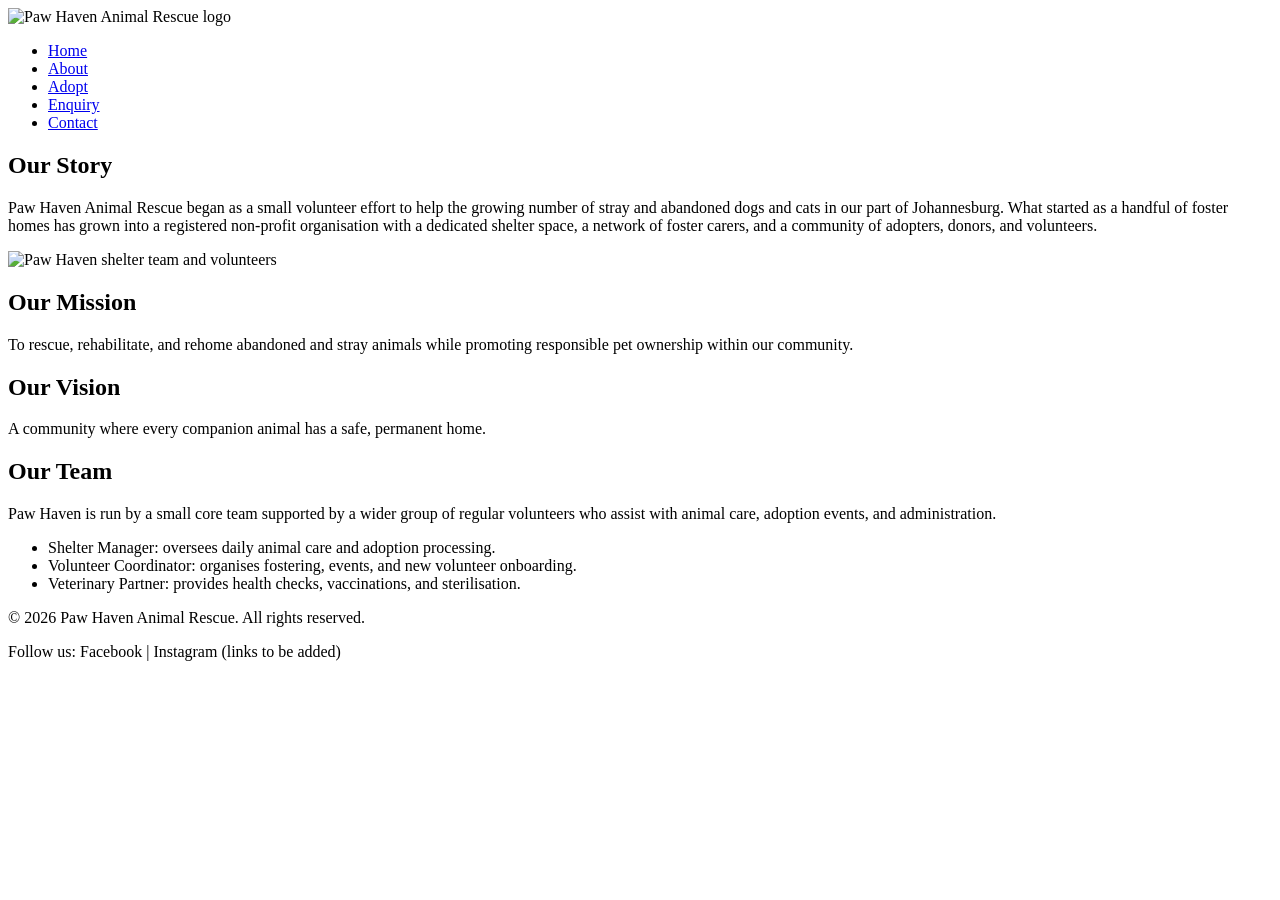
==== about.html @ dd2efc9c "update about.html to enhance content with detailed sections on our story, mission, vision, and team" ====
<!DOCTYPE html>
<html lang="en">
<head>
    <meta charset="UTF-8">
    <meta name="viewport" content="width=device-width, initial-scale=1.0">
    <title>About Us | Paw Haven Animal Rescue</title>
    <meta name="description" content="Learn about Paw Haven Animal Rescue's story, mission, vision, and the volunteers who run the shelter.">
</head>
<body>

    <header>
        <img src="" alt="Paw Haven Animal Rescue logo">
        <nav>
            <ul>
                <li><a href="index.html">Home</a></li>
                <li><a href="about.html">About</a></li>
                <li><a href="adopt.html">Adopt</a></li>
                <li><a href="enquiry.html">Enquiry</a></li>
                <li><a href="contact.html">Contact</a></li>
            </ul>
        </nav>
    </header>

    <main>
        <section id="our-story">
            <h1>Our Story</h1>
            <p>Paw Haven Animal Rescue began as a small volunteer effort to help the growing
                number of stray and abandoned dogs and cats in our part of Johannesburg. What
                started as a handful of foster homes has grown into a registered non-profit
                organisation with a dedicated shelter space, a network of foster carers, and
                a community of adopters, donors, and volunteers.</p>
            <img src="" alt="Paw Haven shelter team and volunteers">
        </section>

        <section id="mission-vision">
            <h2>Our Mission</h2>
            <p>To rescue, rehabilitate, and rehome abandoned and stray animals while promoting
                responsible pet ownership within our community.</p>

            <h2>Our Vision</h2>
            <p>A community where every companion animal has a safe, permanent home.</p>
        </section>

        <section id="team">
            <h2>Our Team</h2>
            <p>Paw Haven is run by a small core team supported by a wider group of regular
                volunteers who assist with animal care, adoption events, and administration.</p>
            <ul>
                <li>Shelter Manager: oversees daily animal care and adoption processing.</li>
                <li>Volunteer Coordinator: organises fostering, events, and new volunteer onboarding.</li>
                <li>Veterinary Partner: provides health checks, vaccinations, and sterilisation.</li>
            </ul>
        </section>
    </main>

    <footer>
        <p>&copy; 2026 Paw Haven Animal Rescue. All rights reserved.</p>
        <p>Follow us: Facebook | Instagram (links to be added)</p>
    </footer>

</body>
</html>
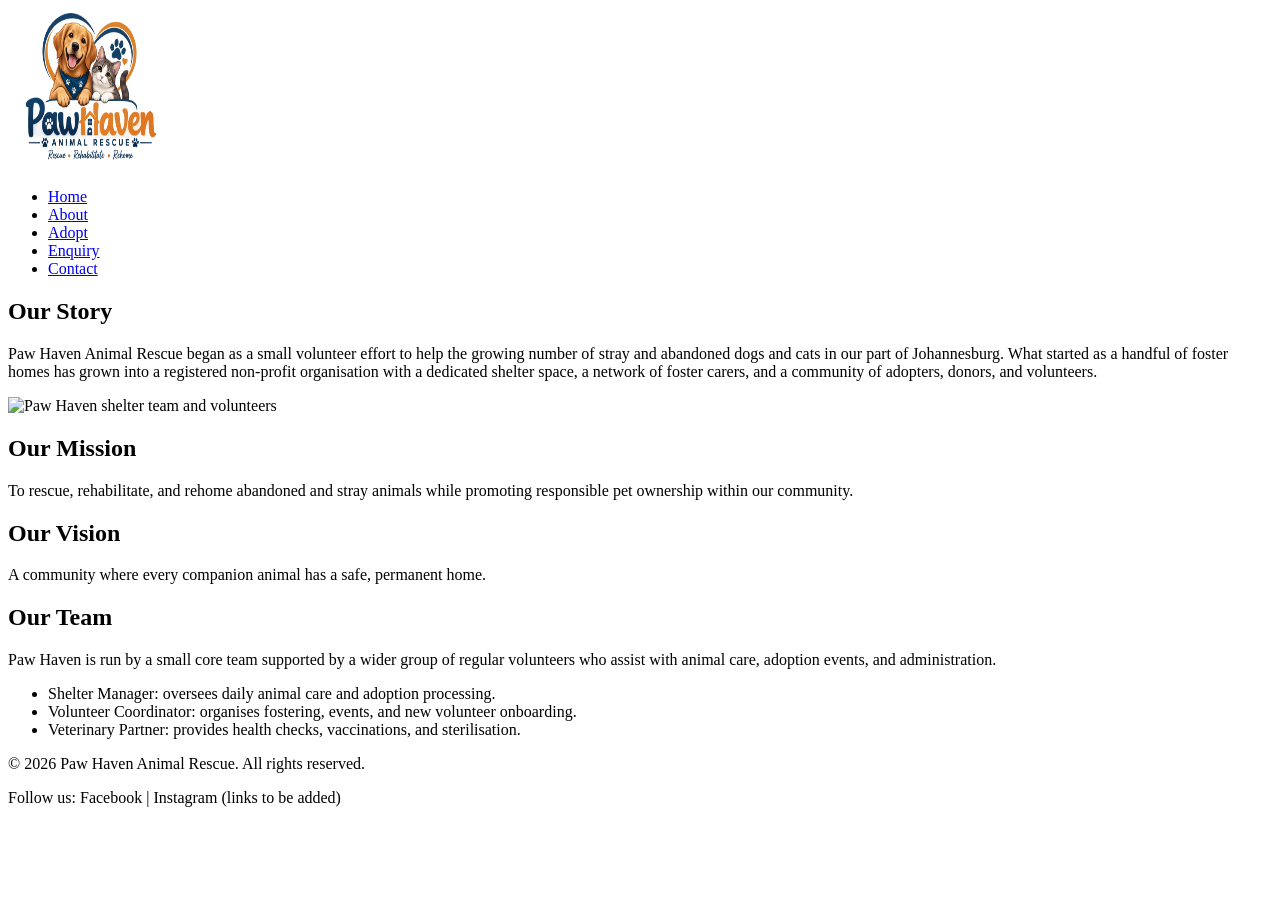
==== commit 9b7b2fea: "Add logo image to the project" ====
--- a/about.html
+++ b/about.html
@@ -9,7 +9,7 @@
 <body>
 
     <header>
-        <img src="" alt="Paw Haven Animal Rescue logo">
+        <img src="images/logo.png" alt="Paw Haven Animal Rescue logo"width="165" height="160">
         <nav>
             <ul>
                 <li><a href="index.html">Home</a></li>
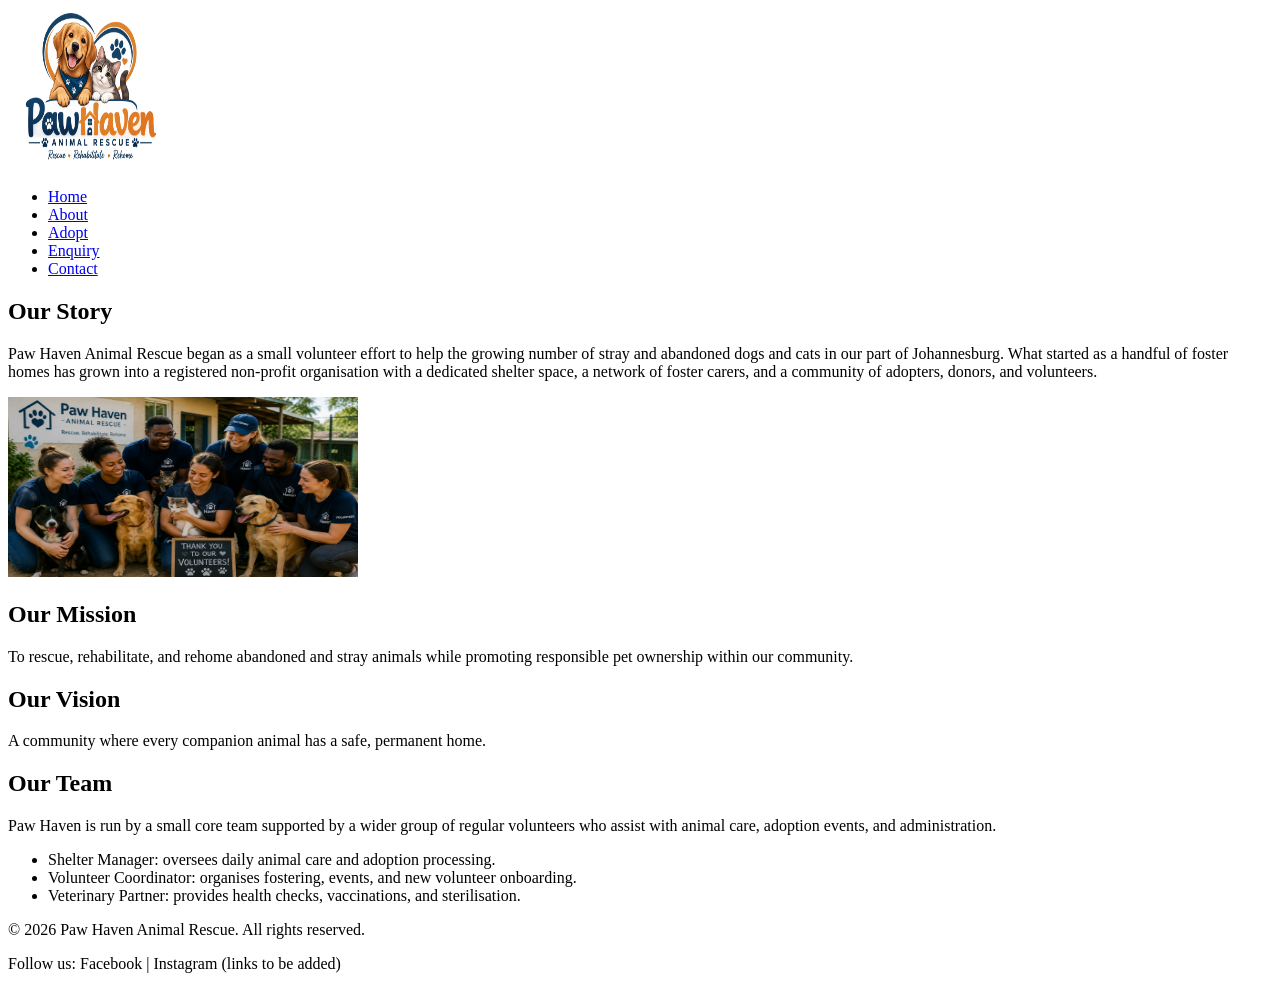
==== commit 24466dbc: "Add team photo to About Us page" ====
--- a/about.html
+++ b/about.html
@@ -29,7 +29,7 @@
                 started as a handful of foster homes has grown into a registered non-profit
                 organisation with a dedicated shelter space, a network of foster carers, and
                 a community of adopters, donors, and volunteers.</p>
-            <img src="" alt="Paw Haven shelter team and volunteers">
+            <img src="images/Paw Haven shelter team and volunteers.png" alt="Paw Haven shelter team and volunteers" width="350" height="180">
         </section>
 
         <section id="mission-vision">
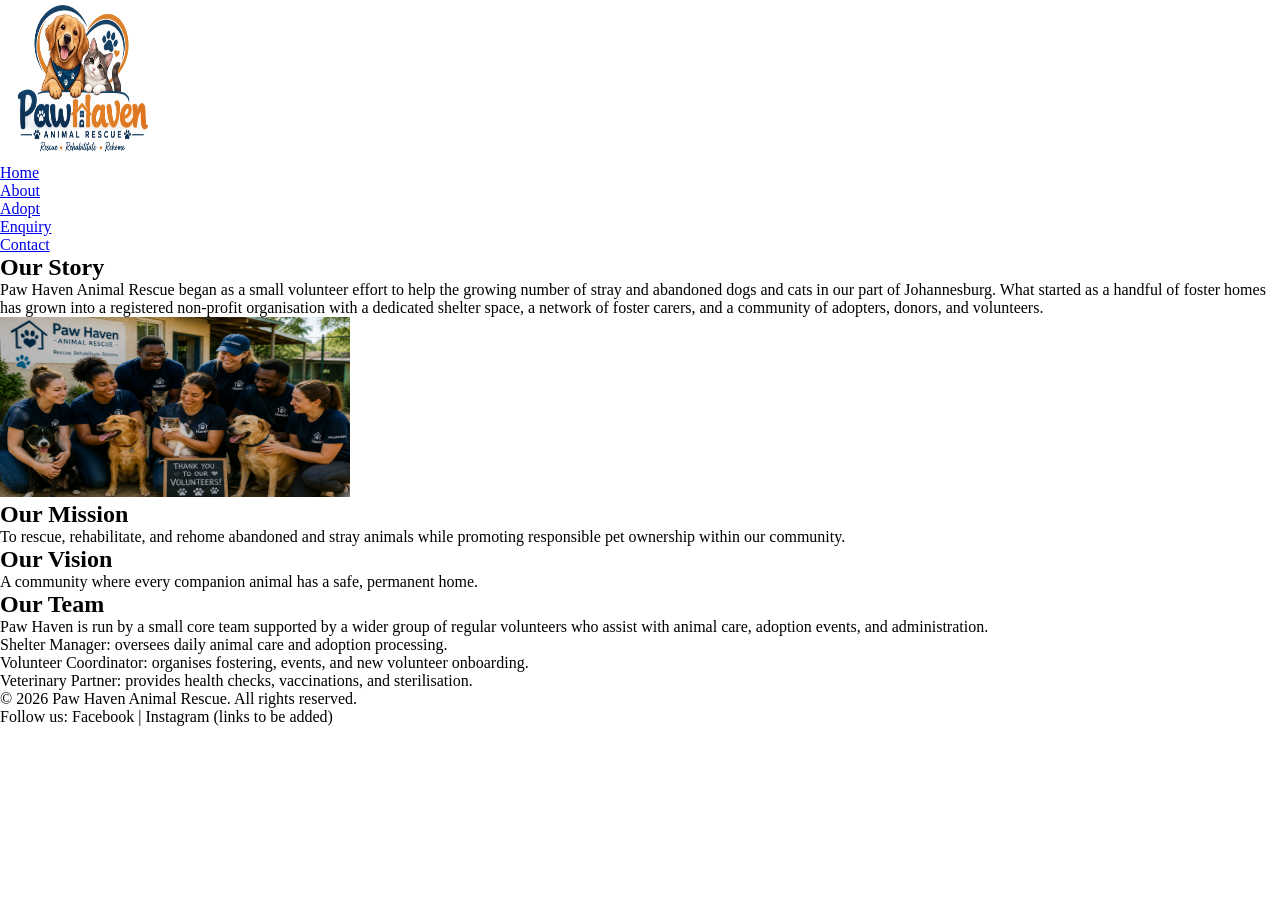
==== commit 98cff3df: "Add stylesheet link to about, adopt, contact, enquiry, and index pages" ====
--- a/about.html
+++ b/about.html
@@ -5,6 +5,7 @@
     <meta name="viewport" content="width=device-width, initial-scale=1.0">
     <title>About Us | Paw Haven Animal Rescue</title>
     <meta name="description" content="Learn about Paw Haven Animal Rescue's story, mission, vision, and the volunteers who run the shelter.">
+     <link rel="stylesheet" href="css/style.css">
 </head>
 <body>
 
--- a/css/style.css
+++ b/css/style.css
@@ -0,0 +1,5 @@
+* {
+    margin: 0;
+    padding: 0;
+    box-sizing: border-box; /* padding/border are included in an element's width, not added on top */
+}
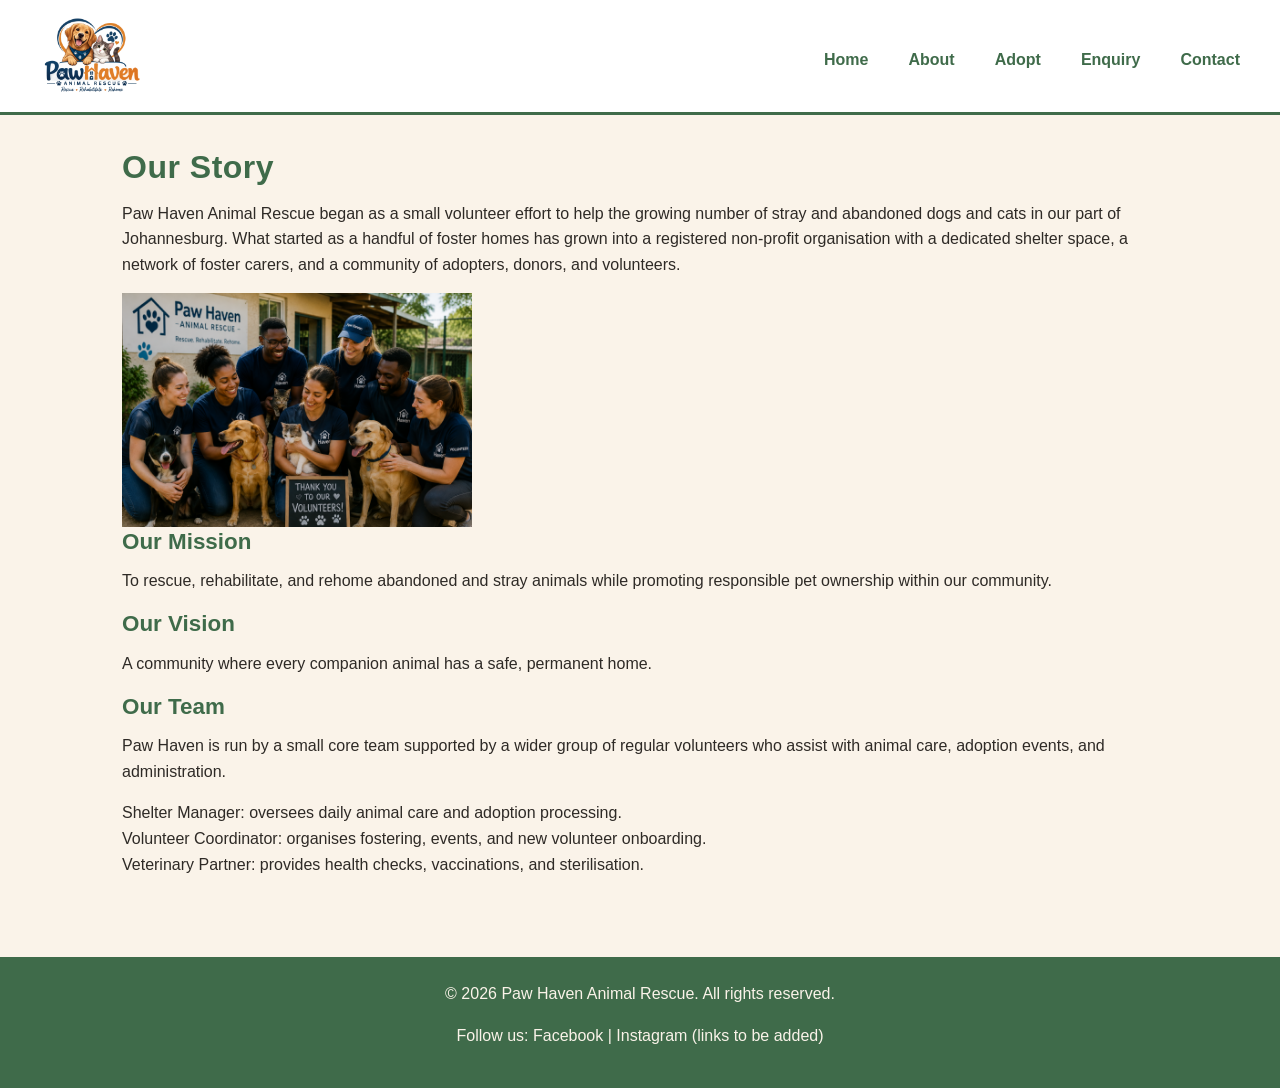
==== commit eaae463d: "Add descriptive comments to the about.html sections for clarity and context" ====
--- a/about.html
+++ b/about.html
@@ -9,6 +9,8 @@
 </head>
 <body>
 
+    <!-- Site header: logo and main navigation, identical on every page so the site
+         feels consistent no matter which page a visitor lands on first -->
     <header>
         <img src="images/logo.png" alt="Paw Haven Animal Rescue logo"width="165" height="160">
         <nav>
@@ -23,6 +25,8 @@
     </header>
 
     <main>
+        <!-- Our Story: builds trust with a first-time visitor by explaining how the
+             organisation started, before asking them to adopt, donate, or volunteer -->
         <section id="our-story">
             <h1>Our Story</h1>
             <p>Paw Haven Animal Rescue began as a small volunteer effort to help the growing
@@ -33,6 +37,8 @@
             <img src="images/Paw Haven shelter team and volunteers.png" alt="Paw Haven shelter team and volunteers" width="350" height="180">
         </section>
 
+<!-- Mission and Vision are kept short and separate from the story above so a
+             visitor skimming the page can find them quickly -->
         <section id="mission-vision">
             <h2>Our Mission</h2>
             <p>To rescue, rehabilitate, and rehome abandoned and stray animals while promoting
@@ -42,6 +48,8 @@
             <p>A community where every companion animal has a safe, permanent home.</p>
         </section>
 
+        <!-- Team section: listed as roles rather than named individuals, since this is a
+             fictional organisation created for the project rather than a real shelter -->
         <section id="team">
             <h2>Our Team</h2>
             <p>Paw Haven is run by a small core team supported by a wider group of regular
--- a/css/style.css
+++ b/css/style.css
@@ -3,3 +3,238 @@
     padding: 0;
     box-sizing: border-box; /* padding/border are included in an element's width, not added on top */
 }
+
+body {
+    font-family: 'Segoe UI', Arial, sans-serif;
+    font-size: 1rem;           /* 1rem = the browser default, usually 16px */
+    line-height: 1.6;
+    color: #2E2A26;
+    background-color: #FAF3E9; /* cream base tone from the Part 1 Design & UX proposal */
+}
+
+img {
+    max-width: 100%;   /* image never grows wider than its container */
+    height: auto;       /* height scales proportionally, keeping the photo undistorted */
+    display: block;
+}
+
+a {
+    text-decoration: none;
+    color: inherit;
+}
+
+ul {
+    list-style: none;
+}
+
+/*TYPOGRAPHY*/
+h1, h2, h3 {
+    font-family: 'Trebuchet MS', Verdana, sans-serif; /* rounded, friendly heading font per proposal */
+    color: #3F6B4A; /* forest-green accent from the Part 1 proposal */
+    line-height: 1.3;
+    margin-bottom: 0.75rem;
+}
+
+h1 {
+    font-size: 2rem;
+    letter-spacing: 0.5px;
+}
+
+h2 {
+    font-size: 1.4rem;
+}
+
+p {
+    margin-bottom: 1rem;
+}
+
+/*LAYOUT STRUCTURE */
+header {
+    display: flex;
+    align-items: center;
+    justify-content: space-between;
+    flex-wrap: wrap;
+    padding: 1rem 2rem;
+    background-color: #FFFFFF;
+    border-bottom: 3px solid #3F6B4A;
+}
+
+
+nav ul {
+    display: flex;
+    gap: 1.5rem;
+}
+
+main {
+    max-width: 1100px;
+    margin: 0 auto;   /* centers the main content column on wide screens */
+    padding: 2rem;
+}
+
+/* Home page: three highlight cards sit side by side */
+#highlights {
+    display: flex;
+    gap: 1.5rem;
+    flex-wrap: wrap;
+    margin-top: 2rem;
+}
+
+#highlights article {
+    flex: 1 1 250px; /* grow, shrink, but prefer 250px — lets cards wrap on narrow screens */
+}
+
+/* Adopt page: four animal cards in a row that wraps */
+#animal-list {
+    display: flex;
+    gap: 1.5rem;
+    flex-wrap: wrap;
+    margin-top: 1.5rem;
+}
+
+#animal-list article {
+    flex: 1 1 220px;
+}
+
+/* Contact page: two location cards side by side */
+#locations article {
+    margin-bottom: 1.5rem;
+}
+
+footer {
+    text-align: center;
+    padding: 1.5rem;
+    margin-top: 3rem;
+    background-color: #3F6B4A;
+    color: #FAF3E9;
+}
+
+/* DECORATION AND COLOUR */
+header img {
+    width: 120px;
+    height: auto;
+}
+
+#hero, #highlights article, #animal-list article, #locations article,
+#enquiry-form, #contact-form {
+    background-color: #FFFFFF;
+    border: 1px solid #E4D9C8;
+    border-radius: 8px;
+    box-shadow: 0 2px 6px rgba(0, 0, 0, 0.08);
+    padding: 1.5rem;
+}
+
+a, button {
+    display: inline-block;
+    background-color: #C97C5D; /* terracotta accent from the Part 1 proposal */
+    color: #FFFFFF;
+    padding: 0.6rem 1.2rem;
+    border: none;
+    border-radius: 5px;
+    font-size: 1rem;
+    cursor: pointer;
+    margin-top: 0.5rem;
+}
+
+/* Nav links should look like nav links, not like the terracotta buttons above */
+nav a {
+    background-color: transparent;
+    color: #3F6B4A;
+    padding: 0.3rem 0.5rem;
+    font-weight: bold;
+}
+
+/*  PSEUDO-CLAS */
+nav a:hover {
+    color: #C97C5D;             /* nav link turns terracotta on hover */
+    text-decoration: underline;
+}
+
+a:hover, button:hover {
+    background-color: #A8613F;  /* darker terracotta on hover = clear feedback */
+}
+
+button:active {
+    background-color: #8B4E32;  /* darkest shade the instant it's clicked */
+}
+
+input:focus, select:focus, textarea:focus {
+    outline: 2px solid #3F6B4A; /* clear visual focus ring for keyboard users */
+    outline-offset: 2px;
+}
+
+/* FORMS (Enquiry and Contact pages)*/
+form {
+    display: flex;
+    flex-direction: column;
+    max-width: 500px;
+}
+
+label {
+    font-weight: bold;
+    margin-top: 1rem;
+    margin-bottom: 0.3rem;
+}
+
+input, select, textarea {
+    padding: 0.6rem;
+    border: 1px solid #C9BBA5;
+    border-radius: 4px;
+    font-family: inherit;
+    font-size: 1rem;
+}
+
+form button {
+    align-self: flex-start;
+    margin-top: 1.5rem;
+}
+
+/*RESPONSIVE DESIGN */
+
+/* ---- Tablet: 768px and below ---- */
+@media (max-width: 768px) {
+    main {
+        padding: 1.5rem;
+    }
+
+    h1 {
+        font-size: 1.6rem; /* headings shrink slightly so they don't wrap awkwardly */
+    }
+
+    /* Highlight cards and animal cards each drop to two per row instead of four */
+    #highlights article,
+    #animal-list article {
+        flex: 1 1 45%;
+    }
+}
+
+/* ---- Mobile: 480px and below ---- */
+@media (max-width: 480px) {
+    header {
+        flex-direction: column;   /* logo stacks above the nav instead of sitting beside it */
+        align-items: flex-start;
+    }
+
+    nav ul {
+        flex-direction: column;   /* nav links stack vertically instead of running in a row */
+        gap: 0.5rem;
+        width: 100%;
+    }
+
+    h1 {
+        font-size: 1.4rem;
+    }
+
+    body {
+        font-size: 0.95rem;
+    }
+
+    /* All cards become a single column on the smallest screens */
+    #highlights article,
+    #animal-list article {
+        flex: 1 1 100%;
+    }
+
+    form {
+        max-width: 100%;
+    }
+}
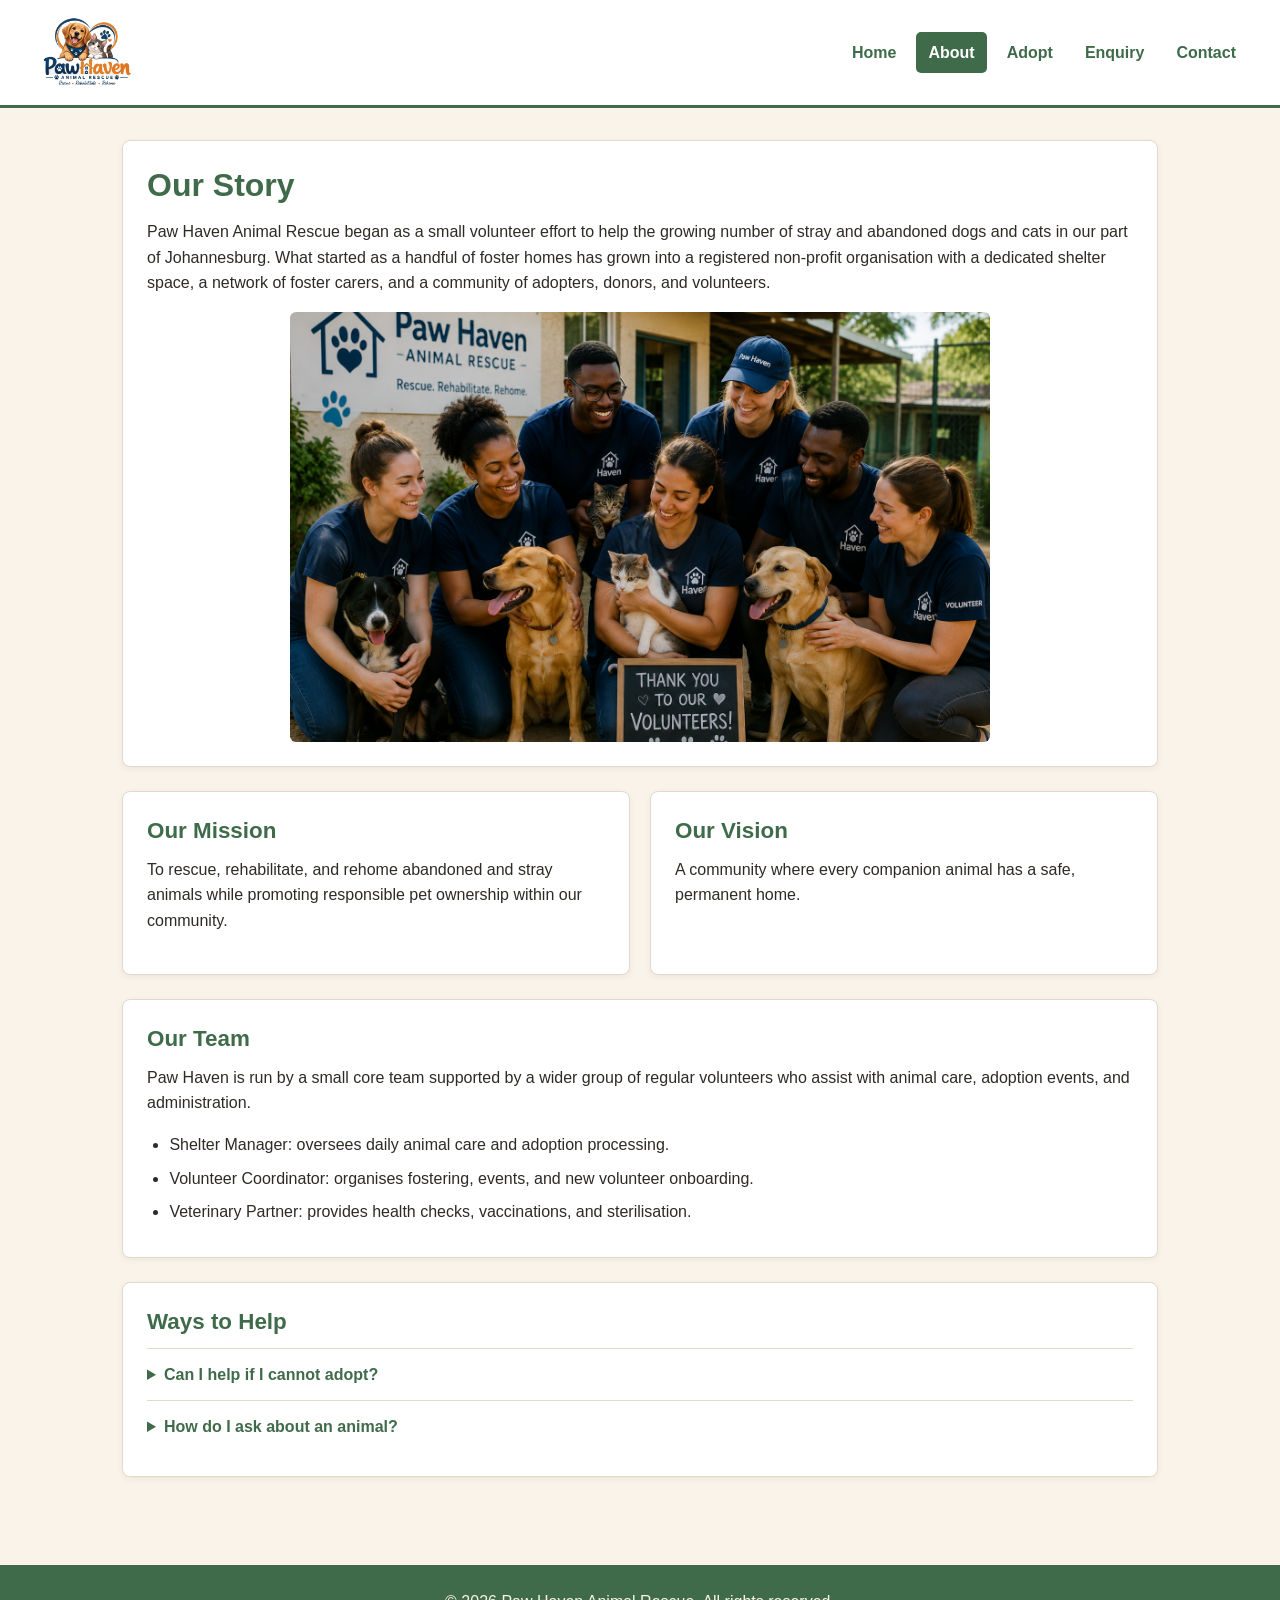
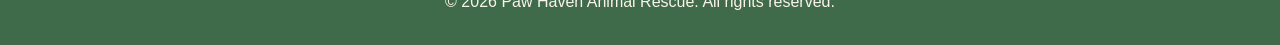
==== commit 4b319079: "Refactor enquiry and index pages for improved accessibility and structure; add JavaScript functional" ====
--- a/about.html
+++ b/about.html
@@ -5,18 +5,23 @@
     <meta name="viewport" content="width=device-width, initial-scale=1.0">
     <title>About Us | Paw Haven Animal Rescue</title>
     <meta name="description" content="Learn about Paw Haven Animal Rescue's story, mission, vision, and the volunteers who run the shelter.">
-     <link rel="stylesheet" href="css/style.css">
+    <meta name="keywords" content="about Paw Haven, animal rescue mission, animal shelter volunteers, responsible pet ownership">
+    <link rel="stylesheet" href="css/style.css">
+    <script src="js/script.js" defer></script>
 </head>
 <body>
+    <a class="skip-link" href="#main-content">Skip to main content</a>
 
     <!-- Site header: logo and main navigation, identical on every page so the site
          feels consistent no matter which page a visitor lands on first -->
-    <header>
-        <img src="images/logo.png" alt="Paw Haven Animal Rescue logo"width="165" height="160">
-        <nav>
+    <header class="site-header">
+        <a class="logo-link" href="index.html" aria-label="Paw Haven home">
+            <img src="images/logo.png" alt="Paw Haven Animal Rescue logo" width="165" height="160">
+        </a>
+        <nav aria-label="Main navigation">
             <ul>
                 <li><a href="index.html">Home</a></li>
-                <li><a href="about.html">About</a></li>
+                <li><a href="about.html" aria-current="page">About</a></li>
                 <li><a href="adopt.html">Adopt</a></li>
                 <li><a href="enquiry.html">Enquiry</a></li>
                 <li><a href="contact.html">Contact</a></li>
@@ -24,48 +29,64 @@
         </nav>
     </header>
 
-    <main>
+    <!-- The main content introduces the organisation before its mission and team. -->
+    <main id="main-content">
         <!-- Our Story: builds trust with a first-time visitor by explaining how the
              organisation started, before asking them to adopt, donate, or volunteer -->
-        <section id="our-story">
+        <section id="our-story" class="page-intro content-card">
             <h1>Our Story</h1>
             <p>Paw Haven Animal Rescue began as a small volunteer effort to help the growing
                 number of stray and abandoned dogs and cats in our part of Johannesburg. What
                 started as a handful of foster homes has grown into a registered non-profit
                 organisation with a dedicated shelter space, a network of foster carers, and
                 a community of adopters, donors, and volunteers.</p>
-            <img src="images/Paw Haven shelter team and volunteers.png" alt="Paw Haven shelter team and volunteers" width="350" height="180">
+            <img class="feature-image" src="images/Paw Haven shelter team and volunteers.png" alt="Paw Haven shelter team and volunteers" width="350" height="180" loading="lazy">
         </section>
 
-<!-- Mission and Vision are kept short and separate from the story above so a
+        <!-- Mission and Vision are kept short and separate from the story above so a
              visitor skimming the page can find them quickly -->
-        <section id="mission-vision">
-            <h2>Our Mission</h2>
-            <p>To rescue, rehabilitate, and rehome abandoned and stray animals while promoting
-                responsible pet ownership within our community.</p>
-
-            <h2>Our Vision</h2>
-            <p>A community where every companion animal has a safe, permanent home.</p>
+        <section class="two-column-section" id="mission-vision">
+            <article class="content-card">
+                <h2>Our Mission</h2>
+                <p>To rescue, rehabilitate, and rehome abandoned and stray animals while promoting
+                    responsible pet ownership within our community.</p>
+            </article>
+            <article class="content-card">
+                <h2>Our Vision</h2>
+                <p>A community where every companion animal has a safe, permanent home.</p>
+            </article>
         </section>
 
         <!-- Team section: listed as roles rather than named individuals, since this is a
              fictional organisation created for the project rather than a real shelter -->
-        <section id="team">
+        <section id="team" class="content-card">
             <h2>Our Team</h2>
             <p>Paw Haven is run by a small core team supported by a wider group of regular
                 volunteers who assist with animal care, adoption events, and administration.</p>
-            <ul>
+            <ul class="content-list">
                 <li>Shelter Manager: oversees daily animal care and adoption processing.</li>
                 <li>Volunteer Coordinator: organises fostering, events, and new volunteer onboarding.</li>
                 <li>Veterinary Partner: provides health checks, vaccinations, and sterilisation.</li>
             </ul>
         </section>
+
+        <!-- These expandable answers add the reference's quick guidance without replacing existing copy. -->
+        <section id="help-faq" class="content-card">
+            <h2>Ways to Help</h2>
+            <details>
+                <summary>Can I help if I cannot adopt?</summary>
+                <p>Yes. Use the enquiry page to ask about volunteering or sponsoring animal care.</p>
+            </details>
+            <details>
+                <summary>How do I ask about an animal?</summary>
+                <p>Visit the Adopt page, choose an animal profile and use the enquiry form to send your question.</p>
+            </details>
+        </section>
     </main>
 
-    <footer>
+    <!-- Site footer: repeated identically on every page -->
+    <footer class="site-footer">
         <p>&copy; 2026 Paw Haven Animal Rescue. All rights reserved.</p>
-        <p>Follow us: Facebook | Instagram (links to be added)</p>
     </footer>
-
 </body>
 </html>
--- a/css/style.css
+++ b/css/style.css
@@ -1,240 +1,232 @@
+/* Reset and shared colour tokens keep the layout consistent across every page. */
 * {
+    box-sizing: border-box;
     margin: 0;
     padding: 0;
-    box-sizing: border-box; /* padding/border are included in an element's width, not added on top */
-}
+}
+
+:root {
+    --forest-green: #3F6B4A;
+    --terracotta: #C97C5D;
+    --terracotta-dark: #A8613F;
+    --cream: #FAF3E9;
+    --ink: #2E2A26;
+    --border: #E4D9C8;
+    --white: #FFFFFF;
+    --error: #9B1C1C;
+}
+
+html { scroll-behavior: smooth; }
 
 body {
     font-family: 'Segoe UI', Arial, sans-serif;
-    font-size: 1rem;           /* 1rem = the browser default, usually 16px */
+    font-size: 1rem;
     line-height: 1.6;
-    color: #2E2A26;
-    background-color: #FAF3E9; /* cream base tone from the Part 1 Design & UX proposal */
-}
-
-img {
-    max-width: 100%;   /* image never grows wider than its container */
-    height: auto;       /* height scales proportionally, keeping the photo undistorted */
-    display: block;
-}
-
-a {
-    text-decoration: none;
-    color: inherit;
-}
-
-ul {
-    list-style: none;
-}
-
-/*TYPOGRAPHY*/
+    color: var(--ink);
+    background-color: var(--cream);
+}
+
+img, iframe { max-width: 100%; }
+img { display: block; height: auto; }
+a { color: var(--forest-green); }
+a:hover { color: var(--terracotta-dark); }
+
+a:focus-visible, button:focus-visible, input:focus-visible,
+select:focus-visible, textarea:focus-visible, summary:focus-visible,
+.lightbox-image:focus-visible {
+    outline: 3px solid var(--terracotta-dark);
+    outline-offset: 3px;
+}
+
+.skip-link {
+    position: absolute;
+    left: -9999px;
+    top: 0;
+    z-index: 1000;
+    padding: 0.75rem 1rem;
+    background: var(--white);
+}
+.skip-link:focus { left: 1rem; top: 1rem; }
+
+/* Typography and spacing establish a clear reading hierarchy. */
 h1, h2, h3 {
-    font-family: 'Trebuchet MS', Verdana, sans-serif; /* rounded, friendly heading font per proposal */
-    color: #3F6B4A; /* forest-green accent from the Part 1 proposal */
+    font-family: 'Trebuchet MS', Verdana, sans-serif;
+    color: var(--forest-green);
     line-height: 1.3;
     margin-bottom: 0.75rem;
 }
-
-h1 {
-    font-size: 2rem;
-    letter-spacing: 0.5px;
-}
-
-h2 {
-    font-size: 1.4rem;
-}
-
-p {
-    margin-bottom: 1rem;
-}
-
-/*LAYOUT STRUCTURE */
-header {
+h1 { font-size: 2rem; }
+h2 { font-size: 1.4rem; }
+p { margin-bottom: 1rem; }
+
+/* Header and navigation share the same structure on every page. */
+.site-header {
     display: flex;
     align-items: center;
     justify-content: space-between;
-    flex-wrap: wrap;
+    gap: 1.5rem;
     padding: 1rem 2rem;
-    background-color: #FFFFFF;
-    border-bottom: 3px solid #3F6B4A;
-}
-
-
-nav ul {
-    display: flex;
-    gap: 1.5rem;
-}
-
-main {
-    max-width: 1100px;
-    margin: 0 auto;   /* centers the main content column on wide screens */
-    padding: 2rem;
-}
-
-/* Home page: three highlight cards sit side by side */
-#highlights {
-    display: flex;
-    gap: 1.5rem;
-    flex-wrap: wrap;
+    background: var(--white);
+    border-bottom: 3px solid var(--forest-green);
+}
+.logo-link { flex: 0 0 auto; }
+.site-header .logo-link img { width: 110px; height: auto; }
+nav ul { display: flex; flex-wrap: wrap; align-items: center; gap: 0.5rem; list-style: none; }
+nav a {
+    display: inline-block;
+    padding: 0.5rem 0.75rem;
+    color: var(--forest-green);
+    font-weight: 700;
+    text-decoration: none;
+    border-radius: 5px;
+}
+nav a:hover, nav a[aria-current="page"] { color: var(--white); background: var(--forest-green); }
+
+/* Main content, cards and call-to-action links form the reusable page layout. */
+main { width: min(1100px, 100%); margin: 0 auto; padding: 2rem; }
+section { margin-bottom: 1.5rem; }
+.content-card {
+    padding: 1.5rem;
+    background: var(--white);
+    border: 1px solid var(--border);
+    border-radius: 8px;
+    box-shadow: 0 2px 6px rgba(0, 0, 0, 0.06);
+}
+.page-intro { margin-bottom: 1.5rem; }
+.hero-section {
+    display: grid;
+    grid-template-columns: minmax(0, 1fr) minmax(0, 1fr);
+    align-items: center;
+    gap: 2rem;
+}
+.hero-image { width: 100%; max-height: 440px; object-fit: cover; border-radius: 8px; }
+.hero-copy { padding: 0.5rem; }
+#highlights { display: grid; grid-template-columns: repeat(3, minmax(0, 1fr)); gap: 1.25rem; }
+#highlights article { display: flex; flex-direction: column; align-items: flex-start; }
+.button-link, button {
+    display: inline-block;
+    width: fit-content;
+    margin-top: 0.5rem;
+    padding: 0.65rem 1rem;
+    border: 0;
+    border-radius: 5px;
+    background: var(--terracotta);
+    color: var(--white);
+    font: inherit;
+    font-weight: 600;
+    text-align: center;
+    text-decoration: none;
+    cursor: pointer;
+}
+.button-link:hover, button:hover { background: var(--terracotta-dark); color: var(--white); }
+button:active { transform: translateY(1px); }
+.feature-image { width: min(700px, 100%); max-height: 430px; margin: 1rem auto 0; object-fit: cover; border-radius: 6px; }
+.two-column-section { display: grid; grid-template-columns: repeat(2, minmax(0, 1fr)); gap: 1.25rem; }
+.content-list { padding-left: 1.4rem; list-style: disc; }
+.content-list li { margin-bottom: 0.5rem; }
+details { padding: 0.8rem 0; border-top: 1px solid var(--border); }
+summary { color: var(--forest-green); font-weight: 700; cursor: pointer; }
+details p { margin: 0.6rem 0 0; }
+
+/* Search controls and animal cards stay aligned as visitors filter the list. */
+.animal-tools { display: grid; grid-template-columns: 2fr 1fr 1fr; gap: 1rem; align-items: end; }
+.field-group { display: flex; flex-direction: column; gap: 0.3rem; margin-bottom: 1rem; }
+.field-group label { font-weight: 700; }
+input, select, textarea {
+    width: 100%;
+    padding: 0.7rem;
+    border: 1px solid #BDAF9A;
+    border-radius: 4px;
+    background: var(--white);
+    color: var(--ink);
+    font: inherit;
+}
+textarea { resize: vertical; }
+.results-message { grid-column: 1 / -1; margin: 0; }
+.animal-grid { display: grid; grid-template-columns: repeat(4, minmax(0, 1fr)); gap: 1.25rem; align-items: stretch; }
+.animal-card { display: flex; flex-direction: column; align-items: flex-start; }
+.animal-card > img { width: 100%; aspect-ratio: 1 / 1; object-fit: cover; border-radius: 6px; margin-bottom: 1rem; }
+.lightbox-image { cursor: zoom-in; }
+.animal-card .animal-facts { font-size: 0.93rem; font-weight: 600; }
+.animal-card .button-link { margin-top: auto; }
+.empty-results { grid-column: 1 / -1; padding: 1rem; text-align: center; }
+.page-callout { margin-top: 1.5rem; }
+
+/* The maps and forms use the same card treatment and readable status feedback. */
+.location-grid { display: grid; grid-template-columns: repeat(2, minmax(0, 1fr)); gap: 1.25rem; }
+.location-card iframe { width: 100%; height: 280px; border: 0; border-radius: 6px; }
+.form-panel { max-width: 760px; margin: 0 auto 1.5rem; }
+.form-panel form { max-width: 600px; }
+.field-error { color: var(--error); font-size: 0.9rem; }
+.form-status { margin-top: 1rem; padding: 0.75rem; border-radius: 5px; }
+.form-status:empty { display: none; }
+.form-status.success { background: #E8F4E8; border: 1px solid #9BC69B; color: #1F542A; }
+.form-status.error { background: #FFF0F0; border: 1px solid #D99; color: var(--error); }
+.email-draft-link { margin-top: 0.75rem; }
+[hidden] { display: none !important; }
+button:disabled { cursor: wait; opacity: 0.7; }
+
+/* Footer links remain legible against the dark green background. */
+.site-footer {
     margin-top: 2rem;
-}
-
-#highlights article {
-    flex: 1 1 250px; /* grow, shrink, but prefer 250px — lets cards wrap on narrow screens */
-}
-
-/* Adopt page: four animal cards in a row that wraps */
-#animal-list {
-    display: flex;
-    gap: 1.5rem;
-    flex-wrap: wrap;
-    margin-top: 1.5rem;
-}
-
-#animal-list article {
-    flex: 1 1 220px;
-}
-
-/* Contact page: two location cards side by side */
-#locations article {
-    margin-bottom: 1.5rem;
-}
-
-footer {
+    padding: 1.5rem;
+    background: var(--forest-green);
+    color: var(--cream);
     text-align: center;
-    padding: 1.5rem;
-    margin-top: 3rem;
-    background-color: #3F6B4A;
-    color: #FAF3E9;
-}
-
-/* DECORATION AND COLOUR */
-header img {
-    width: 120px;
-    height: auto;
-}
-
-#hero, #highlights article, #animal-list article, #locations article,
-#enquiry-form, #contact-form {
-    background-color: #FFFFFF;
-    border: 1px solid #E4D9C8;
+}
+.site-footer p { margin-bottom: 0.4rem; }
+.site-footer a { color: var(--white); }
+.site-footer a:hover { color: #F5D5C5; }
+
+/* The dialog enlarges animal photos while keeping a keyboard-accessible close control. */
+.lightbox-dialog {
+    width: min(900px, calc(100% - 2rem));
+    max-width: 900px;
+    margin: auto;
+    padding: 1rem;
+    border: 0;
     border-radius: 8px;
-    box-shadow: 0 2px 6px rgba(0, 0, 0, 0.08);
-    padding: 1.5rem;
-}
-
-a, button {
-    display: inline-block;
-    background-color: #C97C5D; /* terracotta accent from the Part 1 proposal */
-    color: #FFFFFF;
-    padding: 0.6rem 1.2rem;
-    border: none;
-    border-radius: 5px;
-    font-size: 1rem;
-    cursor: pointer;
-    margin-top: 0.5rem;
-}
-
-/* Nav links should look like nav links, not like the terracotta buttons above */
-nav a {
-    background-color: transparent;
-    color: #3F6B4A;
-    padding: 0.3rem 0.5rem;
-    font-weight: bold;
-}
-
-/*  PSEUDO-CLAS */
-nav a:hover {
-    color: #C97C5D;             /* nav link turns terracotta on hover */
-    text-decoration: underline;
-}
-
-a:hover, button:hover {
-    background-color: #A8613F;  /* darker terracotta on hover = clear feedback */
-}
-
-button:active {
-    background-color: #8B4E32;  /* darkest shade the instant it's clicked */
-}
-
-input:focus, select:focus, textarea:focus {
-    outline: 2px solid #3F6B4A; /* clear visual focus ring for keyboard users */
-    outline-offset: 2px;
-}
-
-/* FORMS (Enquiry and Contact pages)*/
-form {
-    display: flex;
-    flex-direction: column;
-    max-width: 500px;
-}
-
-label {
-    font-weight: bold;
-    margin-top: 1rem;
-    margin-bottom: 0.3rem;
-}
-
-input, select, textarea {
-    padding: 0.6rem;
-    border: 1px solid #C9BBA5;
-    border-radius: 4px;
-    font-family: inherit;
-    font-size: 1rem;
-}
-
-form button {
-    align-self: flex-start;
-    margin-top: 1.5rem;
-}
-
-/*RESPONSIVE DESIGN */
-
-/* ---- Tablet: 768px and below ---- */
-@media (max-width: 768px) {
-    main {
-        padding: 1.5rem;
-    }
-
-    h1 {
-        font-size: 1.6rem; /* headings shrink slightly so they don't wrap awkwardly */
-    }
-
-    /* Highlight cards and animal cards each drop to two per row instead of four */
-    #highlights article,
-    #animal-list article {
-        flex: 1 1 45%;
-    }
-}
-
-/* ---- Mobile: 480px and below ---- */
-@media (max-width: 480px) {
-    header {
-        flex-direction: column;   /* logo stacks above the nav instead of sitting beside it */
-        align-items: flex-start;
-    }
-
-    nav ul {
-        flex-direction: column;   /* nav links stack vertically instead of running in a row */
-        gap: 0.5rem;
-        width: 100%;
-    }
-
-    h1 {
-        font-size: 1.4rem;
-    }
-
-    body {
-        font-size: 0.95rem;
-    }
-
-    /* All cards become a single column on the smallest screens */
-    #highlights article,
-    #animal-list article {
-        flex: 1 1 100%;
-    }
-
-    form {
-        max-width: 100%;
-    }
-}
+    background: var(--white);
+}
+.lightbox-dialog::backdrop { background: rgba(20, 20, 20, 0.82); }
+.lightbox-dialog img { max-height: 75vh; width: auto; margin: 0 auto; object-fit: contain; }
+.lightbox-dialog .lightbox-close { display: block; margin: 0 0 0.75rem auto; }
+.lightbox-caption { margin: 0.75rem 0 0; text-align: center; }
+
+/* Tablet layouts reduce columns before narrow screens cause cramped content. */
+@media (max-width: 900px) {
+    main { padding: 1.5rem; }
+    .site-header { padding: 1rem 1.5rem; }
+    .hero-section { gap: 1.25rem; }
+    #highlights { grid-template-columns: repeat(2, minmax(0, 1fr)); }
+    .animal-grid { grid-template-columns: repeat(2, minmax(0, 1fr)); }
+    .animal-tools { grid-template-columns: repeat(2, minmax(0, 1fr)); }
+    .animal-tools .field-group:first-child { grid-column: 1 / -1; }
+}
+
+/* Mobile layouts stack content and navigation to fit small screens. */
+@media (max-width: 600px) {
+    body { font-size: 0.96rem; }
+    h1 { font-size: 1.65rem; }
+    h2 { font-size: 1.25rem; }
+    .site-header { flex-direction: column; align-items: stretch; gap: 0.75rem; padding: 1rem; }
+    .site-header .logo-link { align-self: center; }
+    .site-header .logo-link img { width: 90px; }
+    nav ul { display: grid; grid-template-columns: repeat(2, minmax(0, 1fr)); gap: 0.4rem; }
+    nav li:last-child { grid-column: 1 / -1; }
+    nav a { display: block; padding: 0.55rem 0.4rem; text-align: center; }
+    main { padding: 1rem; }
+    .hero-section, .two-column-section, .location-grid { grid-template-columns: 1fr; }
+    .hero-copy { padding: 0; }
+    #highlights, .animal-grid { grid-template-columns: 1fr; }
+    .animal-tools { grid-template-columns: 1fr; }
+    .animal-tools .field-group:first-child { grid-column: auto; }
+    .content-card { padding: 1rem; }
+    .location-card iframe { height: 240px; }
+}
+
+/* Honour reduced-motion settings for visitors who prefer fewer animations. */
+@media (prefers-reduced-motion: reduce) {
+    html { scroll-behavior: auto; }
+    *, *::before, *::after { transition-duration: 0.01ms !important; animation-duration: 0.01ms !important; }
+}
